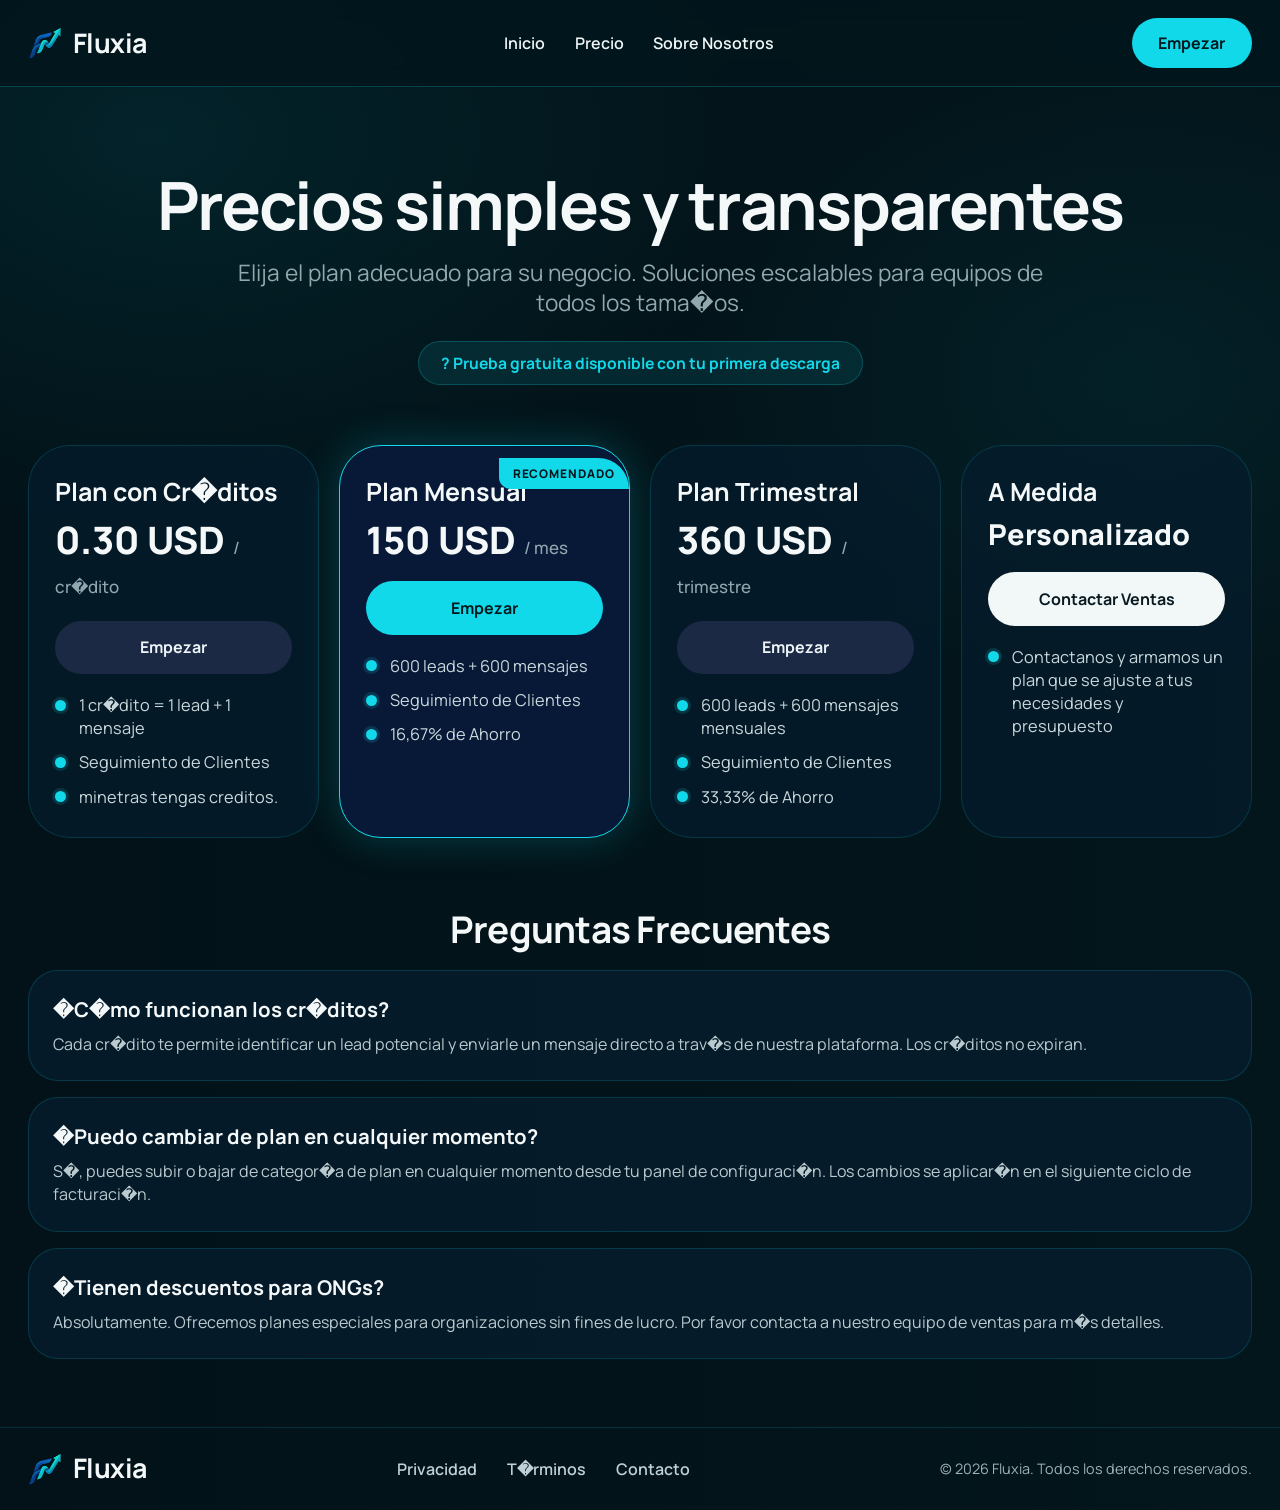
==== precios.html @ 78492201 "Correccion en instalafor Fluxia 1.1.1" ====
<!DOCTYPE html>
<html lang="es">
	<head>
		<meta charset="utf-8" />
		<meta name="viewport" content="width=device-width, initial-scale=1.0" />
		<title>Fluxia | Precios</title>
		<link rel="preconnect" href="https://fonts.googleapis.com" />
		<link rel="preconnect" href="https://fonts.gstatic.com" crossorigin />
		<link href="https://fonts.googleapis.com/css2?family=Manrope:wght@400;500;600;700;800&display=swap" rel="stylesheet" />
		<link href="https://fonts.googleapis.com/css2?family=Material+Symbols+Outlined:wght,FILL@300..700,0..1&display=swap" rel="stylesheet" />
		<link rel="stylesheet" href="styles.css" />
	</head>
	<body class="page-pricing">
		<div class="page-shell">
			<header class="site-header">
				<div class="container nav-wrap">
					<a class="brand" href="index.html" aria-label="Fluxia inicio">
						<img class="brand__logo" src="assets/fluxia-logo.png" alt="Logo Fluxia" />
						<span class="brand__name">Fluxia</span>
					</a>

					<input id="menu-toggle" class="menu-toggle" type="checkbox" />
					<label class="menu-btn" for="menu-toggle" aria-label="Abrir men�">
						<span class="material-symbols-outlined">menu</span>
					</label>

					<nav class="nav-links" aria-label="Navegaci�n principal">
						<a href="index.html">Inicio</a>
						<a href="precios.html">Precio</a>
						<a href="sobre-nosotros.html">Sobre Nosotros</a>
					</nav>

					<a
						class="btn btn--solid btn--top"
						href="https://github.com/CorradiGonzalo/Fluxia-Web/releases/download/Instalardor/FluxiaSetup1.1.1.exe"
						download
					>
						Empezar
					</a>
				</div>
			</header>

			<main>
				<section class="hero" id="precios-top">
					<div class="container hero__content">
						<h1>Precios simples y transparentes</h1>
						<p>
							Elija el plan adecuado para su negocio. Soluciones escalables para equipos de todos los
							tama�os.
						</p>
						<div class="hero__badge">? Prueba gratuita disponible con tu primera descarga</div>
					</div>
				</section>

				<section class="plans" id="planes">
					<div class="container plans__grid" id="caracteristicas">
						<article class="plan-card">
							<h3>Plan con Cr�ditos</h3>
							<p class="plan-card__price">0.30 USD <span>/ cr�dito</span></p>
							<a
								class="btn btn--dark"
								href="https://github.com/CorradiGonzalo/Fluxia-Web/releases/download/Instalardor/FluxiaSetup1.1.1.exe"
								download
							>
								Empezar
							</a>
							<ul>
								<li>1 cr�dito = 1 lead + 1 mensaje</li>
								<li>Seguimiento de Clientes</li>
								<li>minetras tengas creditos.</li>
							</ul>
						</article>

						<article class="plan-card plan-card--featured">
							<p class="plan-card__tag">Recomendado</p>
							<h3>Plan Mensual</h3>
							<p class="plan-card__price">150 USD <span>/ mes</span></p>
							<a
								class="btn btn--solid"
								href="https://github.com/CorradiGonzalo/Fluxia-Web/releases/download/Instalardor/FluxiaSetup1.1.1.exe"
								download
							>
								Empezar
							</a>
							<ul>
								<li>600 leads + 600 mensajes</li>
								<li>Seguimiento de Clientes</li>
								<li>16,67% de Ahorro</li>
							</ul>
						</article>

						<article class="plan-card">
							<h3>Plan Trimestral</h3>
							<p class="plan-card__price">360 USD <span>/ trimestre</span></p>
							<a
								class="btn btn--dark"
								href="https://github.com/CorradiGonzalo/Fluxia-Web/releases/download/Instalardor/FluxiaSetup1.1.1.exe"
								download
							>
								Empezar
							</a>
							<ul>
								<li>600 leads + 600 mensajes mensuales</li>
								<li>Seguimiento de Clientes</li>
								<li>33,33% de Ahorro</li>
							</ul>
						</article>

						<article class="plan-card">
							<h3>A Medida</h3>
							<p class="plan-card__price plan-card__price--custom">Personalizado</p>
							<a class="btn btn--light" href="https://wa.me/3547521873" target="_blank" rel="noopener noreferrer">Contactar Ventas</a>
							<ul>
								<li>Contactanos y armamos un plan que se ajuste a tus necesidades y presupuesto</li>
							</ul>
						</article>
					</div>
				</section>

				<section class="faq" id="soluciones">
					<div class="container">
						<h2>Preguntas Frecuentes</h2>
						<article class="faq__item">
							<h4>�C�mo funcionan los cr�ditos?</h4>
							<p>
								Cada cr�dito te permite identificar un lead potencial y enviarle un mensaje directo a trav�s
								de nuestra plataforma. Los cr�ditos no expiran.
							</p>
						</article>
						<article class="faq__item">
							<h4>�Puedo cambiar de plan en cualquier momento?</h4>
							<p>
								S�, puedes subir o bajar de categor�a de plan en cualquier momento desde tu panel de
								configuraci�n. Los cambios se aplicar�n en el siguiente ciclo de facturaci�n.
							</p>
						</article>
						<article class="faq__item">
							<h4>�Tienen descuentos para ONGs?</h4>
							<p>
								Absolutamente. Ofrecemos planes especiales para organizaciones sin fines de lucro. Por favor
								contacta a nuestro equipo de ventas para m�s detalles.
							</p>
						</article>
					</div>
				</section>
			</main>

			<footer class="site-footer" id="contacto">
				<div class="container site-footer__inner">
					<a class="brand" href="index.html" aria-label="Fluxia inicio">
						<img class="brand__logo" src="assets/fluxia-logo.png" alt="Logo Fluxia" />
						<span class="brand__name">Fluxia</span>
					</a>

					<nav class="footer-nav" aria-label="Navegaci�n pie de p�gina">
						<a href="#">Privacidad</a>
						<a href="#">T�rminos</a>
						<a href="https://wa.me/3547521873" target="_blank" rel="noopener noreferrer">Contacto</a>
					</nav>

					<p class="copyright">&copy; 2026 Fluxia. Todos los derechos reservados.</p>
				</div>
			</footer>
		</div>
	</body>
</html>
---- styles.css ----
﻿:root {
	--bg: #03161c;
	--bg-soft: #042126;
	--panel: #092f38;
	--line: rgba(17, 209, 226, 0.24);
	--cyan: #12d9ea;
	--cyan-soft: #31eaf7;
	--text: #f4f8f9;
	--muted: #91a8af;
}

*,
*::before,
*::after {
	box-sizing: border-box;
}

html {
	scroll-behavior: smooth;
}

body {
	margin: 0;
	font-family: "Manrope", "Segoe UI", Arial, sans-serif;
	color: var(--text);
	background:
		radial-gradient(960px 640px at 12% 9%, rgba(8, 109, 121, 0.18), transparent 62%),
		radial-gradient(700px 500px at 88% 25%, rgba(9, 96, 108, 0.14), transparent 62%),
		linear-gradient(90deg, #021218 0%, var(--bg) 100%);
}

.page-shell {
	min-height: 100vh;
	overflow-x: hidden;
}

.container {
	width: min(1240px, calc(100% - 56px));
	margin-inline: auto;
}

.site-header {
	position: sticky;
	top: 0;
	z-index: 40;
	border-bottom: 1px solid var(--line);
	background: rgba(2, 22, 28, 0.86);
	backdrop-filter: blur(10px);
}

.nav-wrap {
	min-height: 86px;
	display: flex;
	align-items: center;
	justify-content: space-between;
	gap: 18px;
	position: relative;
}

.brand {
	display: inline-flex;
	align-items: center;
	gap: 11px;
	text-decoration: none;
	color: var(--text);
}

.brand__logo {
	width: 34px;
	height: 34px;
	object-fit: contain;
	display: block;
}

.brand__name {
	font-size: clamp(1.45rem, 1.12rem + 0.7vw, 2rem);
	font-weight: 700;
	letter-spacing: -0.02em;
	line-height: 1;
}

.nav-links {
	display: inline-flex;
	align-items: center;
	gap: clamp(14px, 2.3vw, 30px);
}

.nav-links a {
	text-decoration: none;
	color: #eff6f7;
	font-size: 1rem;
	font-weight: 600;
	transition: color 160ms ease;
}

.nav-links a:hover {
	color: var(--cyan);
}

.btn {
	display: inline-flex;
	align-items: center;
	justify-content: center;
	border-radius: 999px;
	text-decoration: none;
	font-weight: 700;
	padding: 0.92rem 1.72rem;
	border: 1px solid transparent;
	transition: transform 180ms ease, background-color 180ms ease, color 180ms ease, border-color 180ms ease;
}

.btn:hover {
	transform: translateY(-2px);
}

.btn--solid {
	background: var(--cyan);
	color: #00191d;
	border-color: rgba(18, 217, 234, 0.8);
}

.btn--solid:hover {
	background: var(--cyan-soft);
}

.btn--outline {
	background: transparent;
	color: var(--cyan);
	border-color: var(--cyan);
}

.btn--outline:hover {
	background: rgba(18, 217, 234, 0.1);
}

.btn--top {
	padding: 0.82rem 1.6rem;
}

.menu-toggle {
	position: absolute;
	opacity: 0;
	pointer-events: none;
}

.menu-btn {
	display: none;
	width: 46px;
	height: 46px;
	border-radius: 12px;
	border: 1px solid var(--line);
	background: rgba(8, 41, 48, 0.56);
	color: var(--cyan);
	align-items: center;
	justify-content: center;
	cursor: pointer;
}

.hero {
	padding: 70px 0 84px;
}

.hero-grid {
	display: grid;
	grid-template-columns: 0.98fr 1.02fr;
	align-items: center;
	gap: clamp(24px, 4vw, 62px);
}

.hero-copy__kicker {
	margin: 0;
	font-size: clamp(0.88rem, 0.72rem + 0.36vw, 1.16rem);
	font-weight: 800;
	text-transform: uppercase;
	letter-spacing: 0.14em;
	color: var(--cyan);
}

.hero-copy__title {
	margin: 18px 0 0;
	font-size: clamp(2.6rem, 1.8rem + 4vw, 6rem);
	line-height: 0.94;
	letter-spacing: -0.03em;
	text-wrap: balance;
}

.hero-copy__title span {
	display: block;
	color: var(--cyan);
}

.hero-copy__description {
	margin: 24px 0 0;
	max-width: 560px;
	font-size: clamp(1.08rem, 0.96rem + 0.8vw, 2rem);
	line-height: 1.4;
	color: var(--muted);
}

.hero-copy__actions {
	margin-top: 32px;
	display: flex;
	gap: 14px;
	flex-wrap: wrap;
}

.hero-board {
	position: relative;
	height: clamp(360px, 44vw, 700px);
	border-radius: clamp(40px, 3.5vw, 56px);
	border: 1px solid var(--line);
	background: radial-gradient(circle at 67% 42%, rgba(27, 214, 230, 0.25), rgba(5, 46, 57, 0.82) 63%);
	box-shadow: 0 0 66px rgba(18, 217, 234, 0.2);
	padding: clamp(14px, 2vw, 30px);
	overflow: hidden;
}

.hero-board::before {
	content: "";
	position: absolute;
	inset: 0;
	pointer-events: none;
	background: linear-gradient(140deg, rgba(255, 255, 255, 0.05), transparent 44%);
}

.hero-board__inner {
	height: 100%;
	border-radius: clamp(28px, 2.5vw, 38px);
	border: 1px solid rgba(18, 217, 234, 0.18);
	background: rgba(6, 47, 58, 0.44);
	padding: clamp(12px, 1.3vw, 20px);
	display: grid;
	grid-template-columns: clamp(86px, 9vw, 134px) 1fr;
	gap: clamp(8px, 1vw, 16px);
}

.hero-board__list p {
	margin: 0;
	font-size: clamp(0.62rem, 0.52rem + 0.2vw, 0.9rem);
	color: rgba(217, 230, 235, 0.68);
}

.hero-board__list p + p {
	margin-top: clamp(8px, 1vw, 14px);
}

.hero-board__charts {
	display: flex;
	flex-direction: column;
	justify-content: space-between;
	gap: 10px;
}

.chart-block {
	padding: clamp(8px, 1vw, 16px);
	border-radius: clamp(14px, 1.5vw, 22px);
	background: rgba(8, 52, 61, 0.62);
	border: 1px solid rgba(18, 217, 234, 0.2);
}

.chart-block p {
	margin: 0 0 8px;
	font-size: clamp(0.62rem, 0.56rem + 0.14vw, 0.86rem);
	color: rgba(231, 240, 242, 0.75);
}

.chart-grid {
	height: clamp(70px, 9vw, 148px);
	border-radius: 12px;
	background-image: linear-gradient(180deg, rgba(255, 255, 255, 0.08) 1px, transparent 1px);
	background-size: 100% clamp(18px, 1.8vw, 28px);
}

.chart-grid--a {
	background-color: rgba(13, 69, 79, 0.4);
	box-shadow: inset 0 0 0 100vmax rgba(23, 212, 228, 0.07);
}

.chart-grid--b {
	background-color: rgba(11, 62, 73, 0.42);
	box-shadow: inset 0 0 0 100vmax rgba(34, 223, 239, 0.05);
}

.kpis {
	padding: 0 0 72px;
}

.kpis-grid {
	display: grid;
	grid-template-columns: repeat(4, minmax(0, 1fr));
	gap: 22px;
}

.kpi-card {
	padding: clamp(20px, 2vw, 36px);
	border-radius: clamp(22px, 2.5vw, 40px);
	border: 1px solid var(--line);
	background: rgba(8, 46, 55, 0.46);
}

.kpi-card .material-symbols-outlined {
	font-size: 38px;
	color: var(--cyan);
}

.kpi-card__label {
	margin: 14px 0 0;
	font-size: clamp(1rem, 0.88rem + 0.42vw, 1.44rem);
	color: var(--muted);
}

.kpi-card__value {
	margin: 10px 0 0;
	font-size: clamp(2rem, 1.45rem + 1.6vw, 3.6rem);
	font-weight: 800;
	line-height: 1;
}

.kpi-card__trend {
	margin-top: 8px;
	font-size: clamp(0.9rem, 0.78rem + 0.2vw, 1.08rem);
	font-weight: 700;
	color: var(--cyan);
}

.site-footer {
	border-top: 1px solid rgba(18, 217, 234, 0.16);
	padding: 50px 0 38px;
}

.footer-links {
	display: flex;
	align-items: center;
	justify-content: center;
	gap: clamp(28px, 6vw, 72px);
}

.footer-links a {
	text-decoration: none;
	font-size: clamp(1rem, 0.9rem + 0.2vw, 1.25rem);
	font-weight: 600;
	color: #c3d3d8;
}

.footer-links a:hover {
	color: var(--cyan);
}

.footer-social {
	margin-top: 30px;
	display: flex;
	justify-content: center;
	gap: 12px;
}

.footer-social a {
	width: 44px;
	height: 44px;
	display: grid;
	place-items: center;
	border-radius: 999px;
	border: 1px solid var(--line);
	text-decoration: none;
	font-weight: 700;
	font-size: 0.92rem;
	color: #c9d7db;
}

.footer-social a:hover {
	color: var(--cyan);
	border-color: var(--cyan);
}

.footer-brand-wrap {
	margin-top: 34px;
	display: flex;
	flex-direction: column;
	align-items: center;
	gap: 10px;
}

.copyright {
	margin: 0;
	font-size: 0.94rem;
	color: #99b0b7;
}

@media (max-width: 1080px) {
	.hero-grid {
		grid-template-columns: 1fr;
	}

	.kpis-grid {
		grid-template-columns: repeat(2, minmax(0, 1fr));
	}
}

@media (max-width: 840px) {
	.menu-btn {
		display: inline-flex;
	}

	.btn--top {
		display: none;
	}

	.nav-links {
		position: absolute;
		top: calc(100% + 10px);
		left: 0;
		right: 0;
		padding: 10px;
		border: 1px solid var(--line);
		border-radius: 14px;
		background: rgba(3, 22, 28, 0.97);
		display: flex;
		flex-direction: column;
		align-items: stretch;
		gap: 6px;
		opacity: 0;
		pointer-events: none;
		transform: translateY(-8px);
		transition: opacity 160ms ease, transform 160ms ease;
	}

	.nav-links a {
		padding: 8px 10px;
		border-radius: 10px;
	}

	.nav-links a:hover {
		background: rgba(18, 217, 234, 0.1);
	}

	#menu-toggle:checked ~ .nav-links {
		opacity: 1;
		pointer-events: auto;
		transform: translateY(0);
	}
}

@media (max-width: 700px) {
	.container {
		width: min(1240px, calc(100% - 30px));
	}

	.hero {
		padding: 48px 0 54px;
	}

	.hero-copy__actions {
		flex-direction: column;
	}

	.hero-copy__actions .btn {
		width: 100%;
	}

	.kpis-grid {
		grid-template-columns: 1fr;
		gap: 14px;
	}

	.site-footer {
		padding: 36px 0 28px;
	}

	.footer-links {
		flex-wrap: wrap;
		gap: 18px;
	}

	.copyright {
		text-align: center;
	}
}

/* Pricing Page */
.btn--dark {
	background: #1c2944;
	color: #edf4f7;
}

.btn--dark:hover {
	background: #233355;
}

.btn--light {
	background: #f2f7f8;
	color: #091a21;
}

.btn--light:hover {
	background: #ffffff;
}

.page-pricing .hero {
	padding: 84px 0 34px;
}

.page-pricing .hero__content {
	text-align: center;
}

.page-pricing .hero h1 {
	margin: 0;
	font-size: clamp(2.45rem, 1.6rem + 3.2vw, 5.2rem);
	line-height: 1.03;
	letter-spacing: -0.03em;
}

.page-pricing .hero p {
	max-width: 820px;
	margin: 18px auto 0;
	font-size: clamp(1.08rem, 0.92rem + 0.62vw, 1.95rem);
	line-height: 1.36;
	color: var(--muted);
}

.page-pricing .hero__badge {
	display: inline-flex;
	margin-top: 22px;
	padding: 10px 22px;
	border-radius: 999px;
	border: 1px solid var(--line);
	background: rgba(8, 57, 66, 0.56);
	font-size: clamp(0.9rem, 0.8rem + 0.22vw, 1.08rem);
	font-weight: 700;
	color: var(--cyan);
}

.page-pricing .plans {
	padding: 26px 0 22px;
}

.page-pricing .plans__grid {
	display: grid;
	grid-template-columns: repeat(4, minmax(0, 1fr));
	gap: 20px;
}

.page-pricing .plan-card {
	position: relative;
	padding: 28px 26px;
	border-radius: 42px;
	border: 1px solid rgba(18, 217, 234, 0.16);
	background: rgba(6, 29, 45, 0.72);
}

.page-pricing .plan-card h3 {
	margin: 0;
	font-size: clamp(1.56rem, 1.2rem + 0.42vw, 2rem);
}

.page-pricing .plan-card__price {
	margin: 12px 0 0;
	font-size: clamp(2.1rem, 1.56rem + 1vw, 3.4rem);
	font-weight: 800;
	line-height: 1.04;
}

.page-pricing .plan-card__price--custom {
	font-size: clamp(1.8rem, 1.3rem + 0.6vw, 2.6rem);
	overflow-wrap: anywhere;
}

.page-pricing .plan-card__price span {
	font-size: clamp(1rem, 0.9rem + 0.2vw, 1.3rem);
	font-weight: 500;
	color: var(--muted);
}

.page-pricing .plan-card .btn {
	width: 100%;
	margin-top: 22px;
}

.page-pricing .plan-card ul {
	margin: 20px 0 0;
	padding: 0;
	list-style: none;
	display: grid;
	gap: 11px;
}

.page-pricing .plan-card li {
	position: relative;
	padding-left: 24px;
	line-height: 1.42;
	font-size: clamp(0.95rem, 0.86rem + 0.2vw, 1.16rem);
	color: #cad8dc;
}

.page-pricing .plan-card li::before {
	content: "";
	position: absolute;
	left: 0;
	top: 0.34em;
	width: 11px;
	height: 11px;
	border-radius: 999px;
	background: var(--cyan);
	box-shadow: 0 0 0 3px rgba(18, 217, 234, 0.15);
}

.page-pricing .plan-card--featured {
	border-color: var(--cyan);
	background: #081938;
	box-shadow: 0 0 42px rgba(18, 217, 234, 0.22);
}

.page-pricing .plan-card__tag {
	position: absolute;
	top: 0;
	right: 0;
	padding: 7px 14px;
	border-top-right-radius: 42px;
	border-bottom-left-radius: 16px;
	text-transform: uppercase;
	font-size: 0.74rem;
	font-weight: 800;
	letter-spacing: 0.08em;
	background: var(--cyan);
	color: #04161b;
}

.page-pricing .faq {
	padding: 44px 0 68px;
}

.page-pricing .faq h2 {
	margin: 0;
	text-align: center;
	font-size: clamp(2rem, 1.5rem + 1vw, 3.4rem);
	letter-spacing: -0.02em;
}

.page-pricing .faq__item {
	margin-top: 16px;
	padding: 24px;
	border-radius: 30px;
	border: 1px solid rgba(18, 217, 234, 0.16);
	background: rgba(8, 30, 48, 0.74);
}

.page-pricing .faq__item h4 {
	margin: 0;
	font-size: clamp(1.12rem, 1rem + 0.34vw, 1.56rem);
}

.page-pricing .faq__item p {
	margin: 10px 0 0;
	line-height: 1.45;
	font-size: clamp(0.95rem, 0.86rem + 0.18vw, 1.12rem);
	color: #bacace;
}

.page-pricing .site-footer {
	border-top: 1px solid rgba(18, 217, 234, 0.14);
	padding: 24px 0;
}

.page-pricing .site-footer__inner {
	display: grid;
	grid-template-columns: auto 1fr auto;
	align-items: center;
	gap: 16px;
}

.page-pricing .footer-nav {
	display: flex;
	justify-content: center;
	gap: clamp(16px, 3vw, 30px);
}

.page-pricing .footer-nav a {
	text-decoration: none;
	font-size: 1rem;
	font-weight: 600;
	color: #bfd0d6;
}

.page-pricing .footer-nav a:hover {
	color: var(--cyan);
}

.page-pricing .copyright {
	margin: 0;
	font-size: 0.9rem;
	color: #9cb1b9;
	text-align: right;
}

/* About Page */
.page-about .about-hero {
	padding: 66px 0 58px;
}

.page-about .about-hero__cover {
	position: relative;
	min-height: clamp(380px, 48vw, 560px);
	border-radius: 48px;
	overflow: hidden;
	background:
		linear-gradient(rgba(2, 25, 32, 0.62), rgba(2, 25, 32, 0.75)),
		url("https://images.unsplash.com/photo-1497366754035-f200968a6e72?auto=format&fit=crop&w=1800&q=80")
			center / cover;
	display: grid;
	place-items: center;
}

.page-about .about-hero__overlay {
	position: absolute;
	inset: 0;
	background: linear-gradient(180deg, rgba(4, 31, 38, 0.25), rgba(4, 31, 38, 0.66));
}

.page-about .about-hero__content {
	position: relative;
	z-index: 1;
	text-align: center;
	max-width: 920px;
	padding: 30px;
}

.page-about .about-hero__content > p:first-child {
	margin: 0;
	font-size: 1rem;
	font-weight: 800;
	text-transform: uppercase;
	letter-spacing: 0.14em;
	color: var(--cyan);
}

.page-about .about-hero__content h1 {
	margin: 12px 0 0;
	font-size: clamp(2.2rem, 1.6rem + 2.8vw, 5.5rem);
	line-height: 1;
	letter-spacing: -0.03em;
}

.page-about .about-hero__content > p {
	margin: 14px auto 0;
	max-width: 820px;
	font-size: clamp(1.02rem, 0.9rem + 0.5vw, 1.75rem);
	line-height: 1.36;
	color: #d7e3e6;
}

.page-about .about-hero__content .btn {
	margin-top: 24px;
}

.page-about .about-philosophy {
	padding: 56px 0 62px;
	background: rgba(7, 56, 63, 0.38);
}

.page-about .about-philosophy__content {
	text-align: center;
}

.page-about .about-philosophy__icon {
	width: 64px;
	height: 64px;
	margin: 0 auto;
	display: grid;
	place-items: center;
	border-radius: 999px;
	background: rgba(18, 217, 234, 0.2);
	color: var(--cyan);
}

.page-about .about-philosophy h2 {
	margin: 18px 0 0;
	font-size: clamp(2rem, 1.5rem + 1.5vw, 3.8rem);
}

.page-about .about-philosophy h2::after {
	content: "";
	display: block;
	width: 88px;
	height: 4px;
	margin: 12px auto 0;
	border-radius: 999px;
	background: var(--cyan);
}

.page-about .about-philosophy p {
	margin: 24px auto 0;
	max-width: 980px;
	font-size: clamp(1rem, 0.88rem + 0.5vw, 1.54rem);
	line-height: 1.46;
	color: #d5e0e4;
}

.page-about .about-values {
	padding: 70px 0 64px;
}

.page-about .about-values h2 {
	margin: 0;
	text-align: center;
	font-size: clamp(2rem, 1.5rem + 1.5vw, 3.9rem);
}

.page-about .about-values__intro {
	margin: 10px 0 0;
	text-align: center;
	font-size: clamp(1rem, 0.92rem + 0.25vw, 1.24rem);
	color: var(--muted);
}

.page-about .about-values__grid {
	margin-top: 34px;
	display: grid;
	grid-template-columns: repeat(3, minmax(0, 1fr));
	gap: 22px;
}

.page-about .about-value-card {
	padding: 30px;
	border-radius: 34px;
	border: 1px solid rgba(18, 217, 234, 0.24);
	background: rgba(7, 47, 54, 0.5);
}

.page-about .about-value-card .material-symbols-outlined {
	font-size: 36px;
	color: var(--cyan);
}

.page-about .about-value-card h3 {
	margin: 14px 0 0;
	font-size: clamp(1.35rem, 1.16rem + 0.45vw, 1.92rem);
}

.page-about .about-value-card p {
	margin: 10px 0 0;
	font-size: clamp(0.96rem, 0.86rem + 0.2vw, 1.16rem);
	line-height: 1.45;
	color: #c9d7db;
}

.page-about .about-cta {
	padding: 30px 0 70px;
}

.page-about .about-cta__box {
	padding: clamp(24px, 2vw, 34px);
	border-radius: 38px;
	border: 1px solid rgba(18, 217, 234, 0.28);
	background: rgba(10, 55, 64, 0.52);
	display: flex;
	align-items: center;
	justify-content: space-between;
	gap: 16px;
}

.page-about .about-cta h2 {
	margin: 0;
	font-size: clamp(1.8rem, 1.2rem + 1.2vw, 3rem);
}

.page-about .about-cta p {
	margin: 6px 0 0;
	font-size: clamp(0.95rem, 0.85rem + 0.24vw, 1.2rem);
	color: #c6d4d8;
}

.page-about .about-footer {
	padding: 24px 0;
	border-top: 1px solid rgba(18, 217, 234, 0.16);
}

.page-about .about-footer__inner {
	display: grid;
	grid-template-columns: auto 1fr auto;
	align-items: center;
	gap: 16px;
}

.page-about .about-footer__inner p {
	margin: 0;
	color: #9fb4bb;
	font-size: 0.95rem;
}

.page-about .about-footer__icons {
	display: flex;
	gap: 8px;
}

.page-about .about-footer__icons a {
	width: 34px;
	height: 34px;
	display: grid;
	place-items: center;
	border-radius: 999px;
	border: 1px solid rgba(18, 217, 234, 0.26);
	color: #cbdae0;
	text-decoration: none;
}

.page-about .about-footer__icons a:hover {
	color: var(--cyan);
	border-color: var(--cyan);
}

@media (max-width: 1120px) {
	.page-pricing .plans__grid {
		grid-template-columns: repeat(2, minmax(0, 1fr));
	}
}

@media (max-width: 980px) {
	.page-about .about-values__grid {
		grid-template-columns: 1fr;
	}
}

@media (max-width: 860px) {
	.page-pricing .site-footer__inner {
		grid-template-columns: 1fr;
		text-align: center;
	}

	.page-pricing .footer-nav {
		justify-content: center;
	}

	.page-pricing .copyright {
		text-align: center;
	}

	.page-about .about-footer__inner {
		grid-template-columns: 1fr;
		text-align: center;
	}

	.page-about .about-footer__icons {
		justify-content: center;
	}
}

@media (max-width: 700px) {
	.page-pricing .hero {
		padding: 58px 0 22px;
	}

	.page-pricing .plans__grid {
		grid-template-columns: 1fr;
		gap: 14px;
	}

	.page-pricing .faq {
		padding: 34px 0 46px;
	}

	.page-pricing .faq__item {
		padding: 18px;
		border-radius: 22px;
	}

	.page-about .about-hero {
		padding: 44px 0 42px;
	}

	.page-about .about-hero__cover {
		border-radius: 28px;
		min-height: 330px;
	}

	.page-about .about-hero__content {
		padding: 18px;
	}

	.page-about .about-philosophy {
		padding: 40px 0 44px;
	}

	.page-about .about-values {
		padding: 48px 0 44px;
	}

	.page-about .about-cta {
		padding: 16px 0 44px;
	}

	.page-about .about-cta__box {
		flex-direction: column;
		align-items: flex-start;
	}

	.page-about .about-cta__box .btn {
		width: 100%;
	}
}
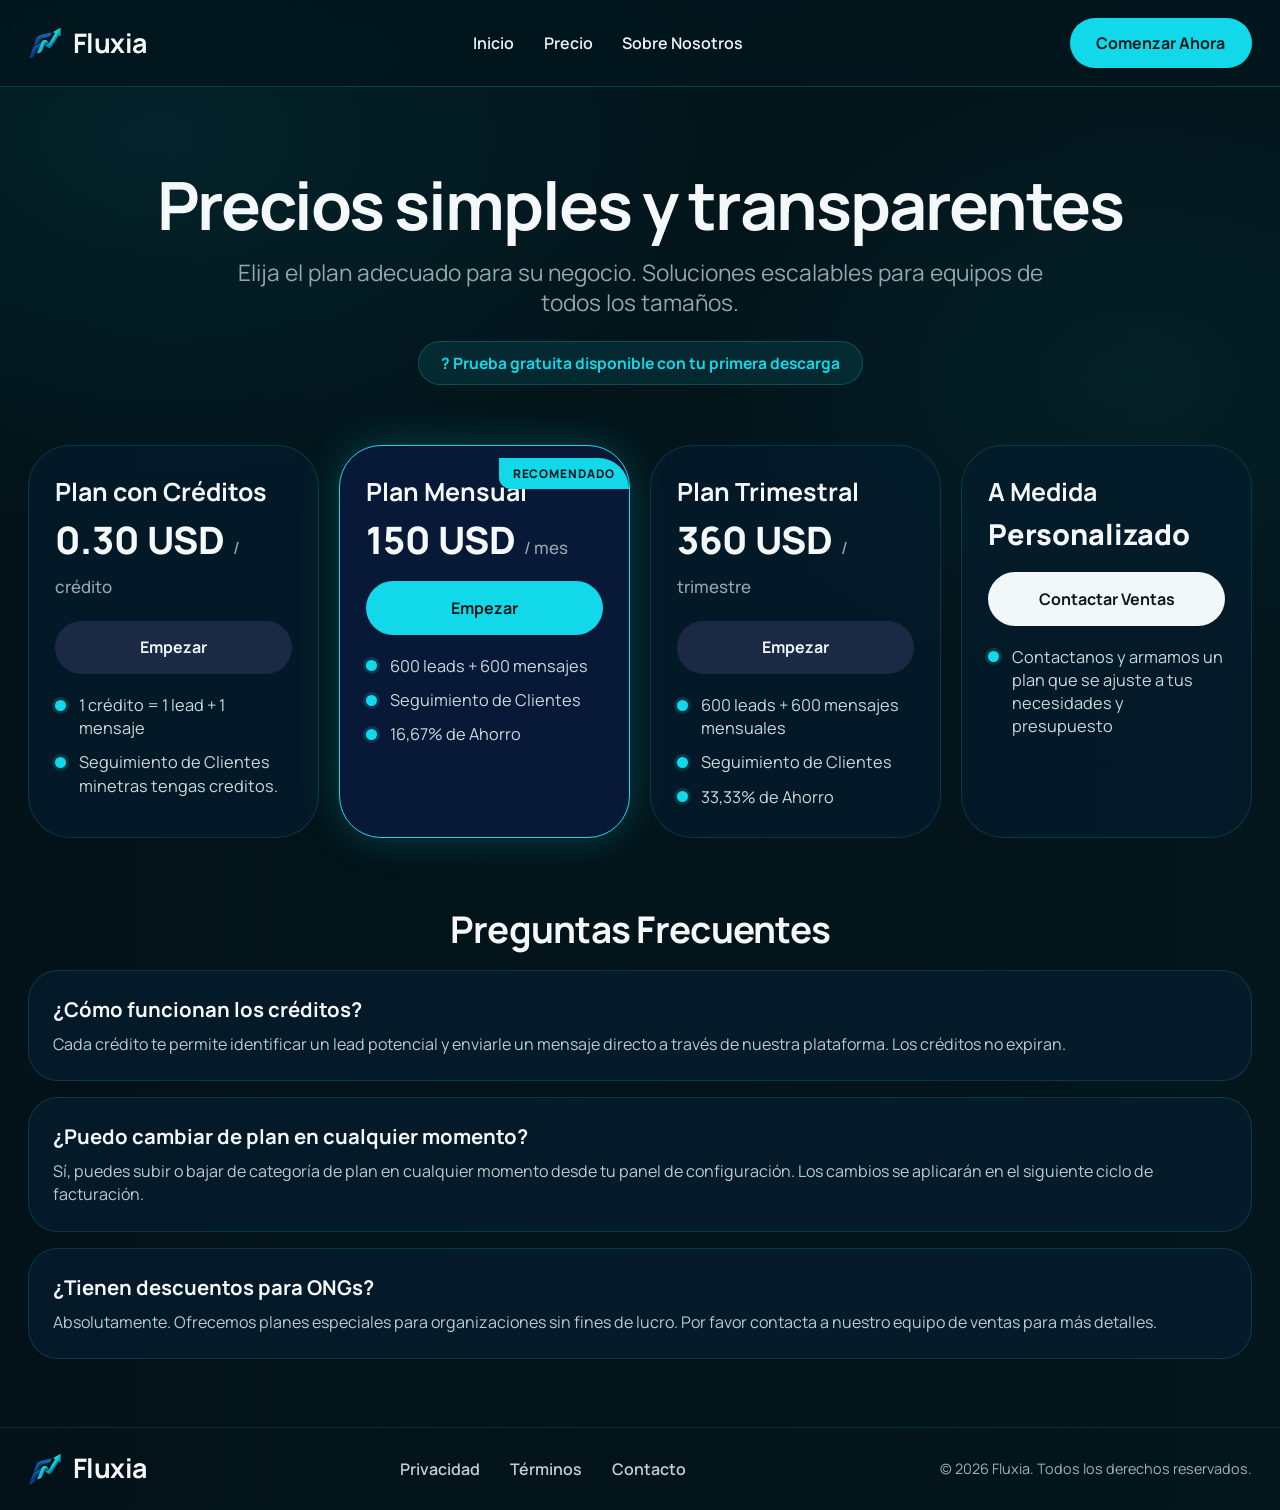
==== commit f9af7982: "Correcciones de tipeo" ====
--- a/precios.html
+++ b/precios.html
@@ -20,11 +20,11 @@
 					</a>
 
 					<input id="menu-toggle" class="menu-toggle" type="checkbox" />
-					<label class="menu-btn" for="menu-toggle" aria-label="Abrir men�">
-						<span class="material-symbols-outlined">menu</span>
+					<label class="menu-btn" for="menu-toggle" aria-label="Abrir menú">
+						<span class="material-symbols-outlined">menú</span>
 					</label>
 
-					<nav class="nav-links" aria-label="Navegaci�n principal">
+					<nav class="nav-links" aria-label="Navegación principal">
 						<a href="index.html">Inicio</a>
 						<a href="precios.html">Precio</a>
 						<a href="sobre-nosotros.html">Sobre Nosotros</a>
@@ -35,7 +35,7 @@
 						href="https://github.com/CorradiGonzalo/Fluxia-Web/releases/download/Instalardor/FluxiaSetup1.1.1.exe"
 						download
 					>
-						Empezar
+						Comenzar Ahora
 					</a>
 				</div>
 			</header>
@@ -46,7 +46,7 @@
 						<h1>Precios simples y transparentes</h1>
 						<p>
 							Elija el plan adecuado para su negocio. Soluciones escalables para equipos de todos los
-							tama�os.
+							tamaños.
 						</p>
 						<div class="hero__badge">? Prueba gratuita disponible con tu primera descarga</div>
 					</div>
@@ -55,8 +55,8 @@
 				<section class="plans" id="planes">
 					<div class="container plans__grid" id="caracteristicas">
 						<article class="plan-card">
-							<h3>Plan con Cr�ditos</h3>
-							<p class="plan-card__price">0.30 USD <span>/ cr�dito</span></p>
+							<h3>Plan con Créditos</h3>
+							<p class="plan-card__price">0.30 USD <span>/ crédito</span></p>
 							<a
 								class="btn btn--dark"
 								href="https://github.com/CorradiGonzalo/Fluxia-Web/releases/download/Instalardor/FluxiaSetup1.1.1.exe"
@@ -65,9 +65,8 @@
 								Empezar
 							</a>
 							<ul>
-								<li>1 cr�dito = 1 lead + 1 mensaje</li>
-								<li>Seguimiento de Clientes</li>
-								<li>minetras tengas creditos.</li>
+								<li>1 crédito = 1 lead + 1 mensaje</li>
+								<li>Seguimiento de Clientes minetras tengas creditos.</li>
 							</ul>
 						</article>
 
@@ -121,24 +120,24 @@
 					<div class="container">
 						<h2>Preguntas Frecuentes</h2>
 						<article class="faq__item">
-							<h4>�C�mo funcionan los cr�ditos?</h4>
+							<h4>¿Cómo funcionan los créditos?</h4>
 							<p>
-								Cada cr�dito te permite identificar un lead potencial y enviarle un mensaje directo a trav�s
-								de nuestra plataforma. Los cr�ditos no expiran.
+								Cada crédito te permite identificar un lead potencial y enviarle un mensaje directo a través
+								de nuestra plataforma. Los créditos no expiran.
 							</p>
 						</article>
 						<article class="faq__item">
-							<h4>�Puedo cambiar de plan en cualquier momento?</h4>
+							<h4>¿Puedo cambiar de plan en cualquier momento?</h4>
 							<p>
-								S�, puedes subir o bajar de categor�a de plan en cualquier momento desde tu panel de
-								configuraci�n. Los cambios se aplicar�n en el siguiente ciclo de facturaci�n.
+								Sí, puedes subir o bajar de categoría de plan en cualquier momento desde tu panel de
+								configuración. Los cambios se aplicarán en el siguiente ciclo de facturación.
 							</p>
 						</article>
 						<article class="faq__item">
-							<h4>�Tienen descuentos para ONGs?</h4>
+							<h4>¿Tienen descuentos para ONGs?</h4>
 							<p>
 								Absolutamente. Ofrecemos planes especiales para organizaciones sin fines de lucro. Por favor
-								contacta a nuestro equipo de ventas para m�s detalles.
+								contacta a nuestro equipo de ventas para más detalles.
 							</p>
 						</article>
 					</div>
@@ -154,7 +153,7 @@
 
 					<nav class="footer-nav" aria-label="Navegaci�n pie de p�gina">
 						<a href="#">Privacidad</a>
-						<a href="#">T�rminos</a>
+						<a href="#">Términos</a>
 						<a href="https://wa.me/3547521873" target="_blank" rel="noopener noreferrer">Contacto</a>
 					</nav>
 
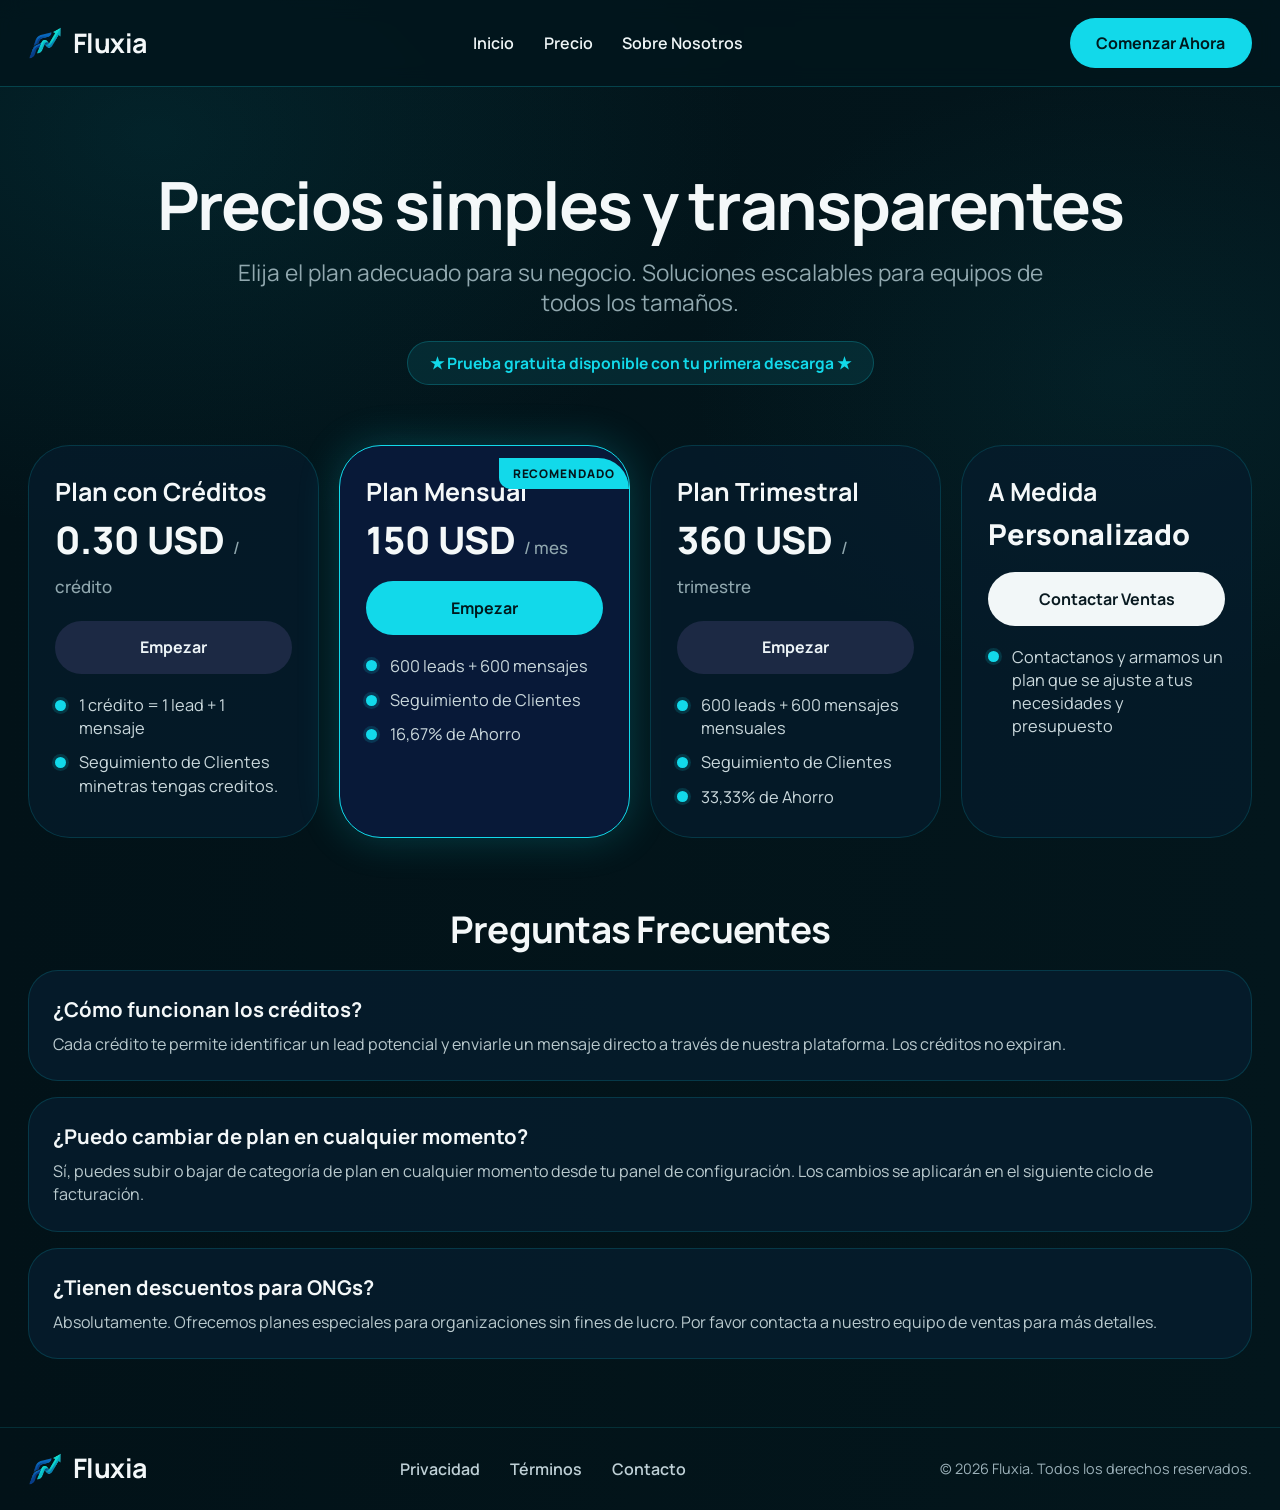
==== commit a0168524: "Actualizamos instalador de Fluxia!" ====
--- a/precios.html
+++ b/precios.html
@@ -32,7 +32,7 @@
 
 					<a
 						class="btn btn--solid btn--top"
-						href="https://github.com/CorradiGonzalo/Fluxia-Web/releases/download/Instalardor/FluxiaSetup1.1.1.exe"
+						href="https://github.com/CorradiGonzalo/Fluxia-Web/releases/download/Instalardor/FluxiaSetup_1.1.2.exe"
 						download
 					>
 						Comenzar Ahora
@@ -48,7 +48,7 @@
 							Elija el plan adecuado para su negocio. Soluciones escalables para equipos de todos los
 							tamaños.
 						</p>
-						<div class="hero__badge">? Prueba gratuita disponible con tu primera descarga</div>
+						<div class="hero__badge"> ★ Prueba gratuita disponible con tu primera descarga ★</div>
 					</div>
 				</section>
 
@@ -59,7 +59,7 @@
 							<p class="plan-card__price">0.30 USD <span>/ crédito</span></p>
 							<a
 								class="btn btn--dark"
-								href="https://github.com/CorradiGonzalo/Fluxia-Web/releases/download/Instalardor/FluxiaSetup1.1.1.exe"
+								href="https://github.com/CorradiGonzalo/Fluxia-Web/releases/download/Instalardor/FluxiaSetup_1.1.2.exe"
 								download
 							>
 								Empezar
@@ -76,7 +76,7 @@
 							<p class="plan-card__price">150 USD <span>/ mes</span></p>
 							<a
 								class="btn btn--solid"
-								href="https://github.com/CorradiGonzalo/Fluxia-Web/releases/download/Instalardor/FluxiaSetup1.1.1.exe"
+								href="https://github.com/CorradiGonzalo/Fluxia-Web/releases/download/Instalardor/FluxiaSetup_1.1.2.exe"
 								download
 							>
 								Empezar
@@ -93,7 +93,7 @@
 							<p class="plan-card__price">360 USD <span>/ trimestre</span></p>
 							<a
 								class="btn btn--dark"
-								href="https://github.com/CorradiGonzalo/Fluxia-Web/releases/download/Instalardor/FluxiaSetup1.1.1.exe"
+								href="https://github.com/CorradiGonzalo/Fluxia-Web/releases/download/Instalardor/FluxiaSetup_1.1.2.exe"
 								download
 							>
 								Empezar
